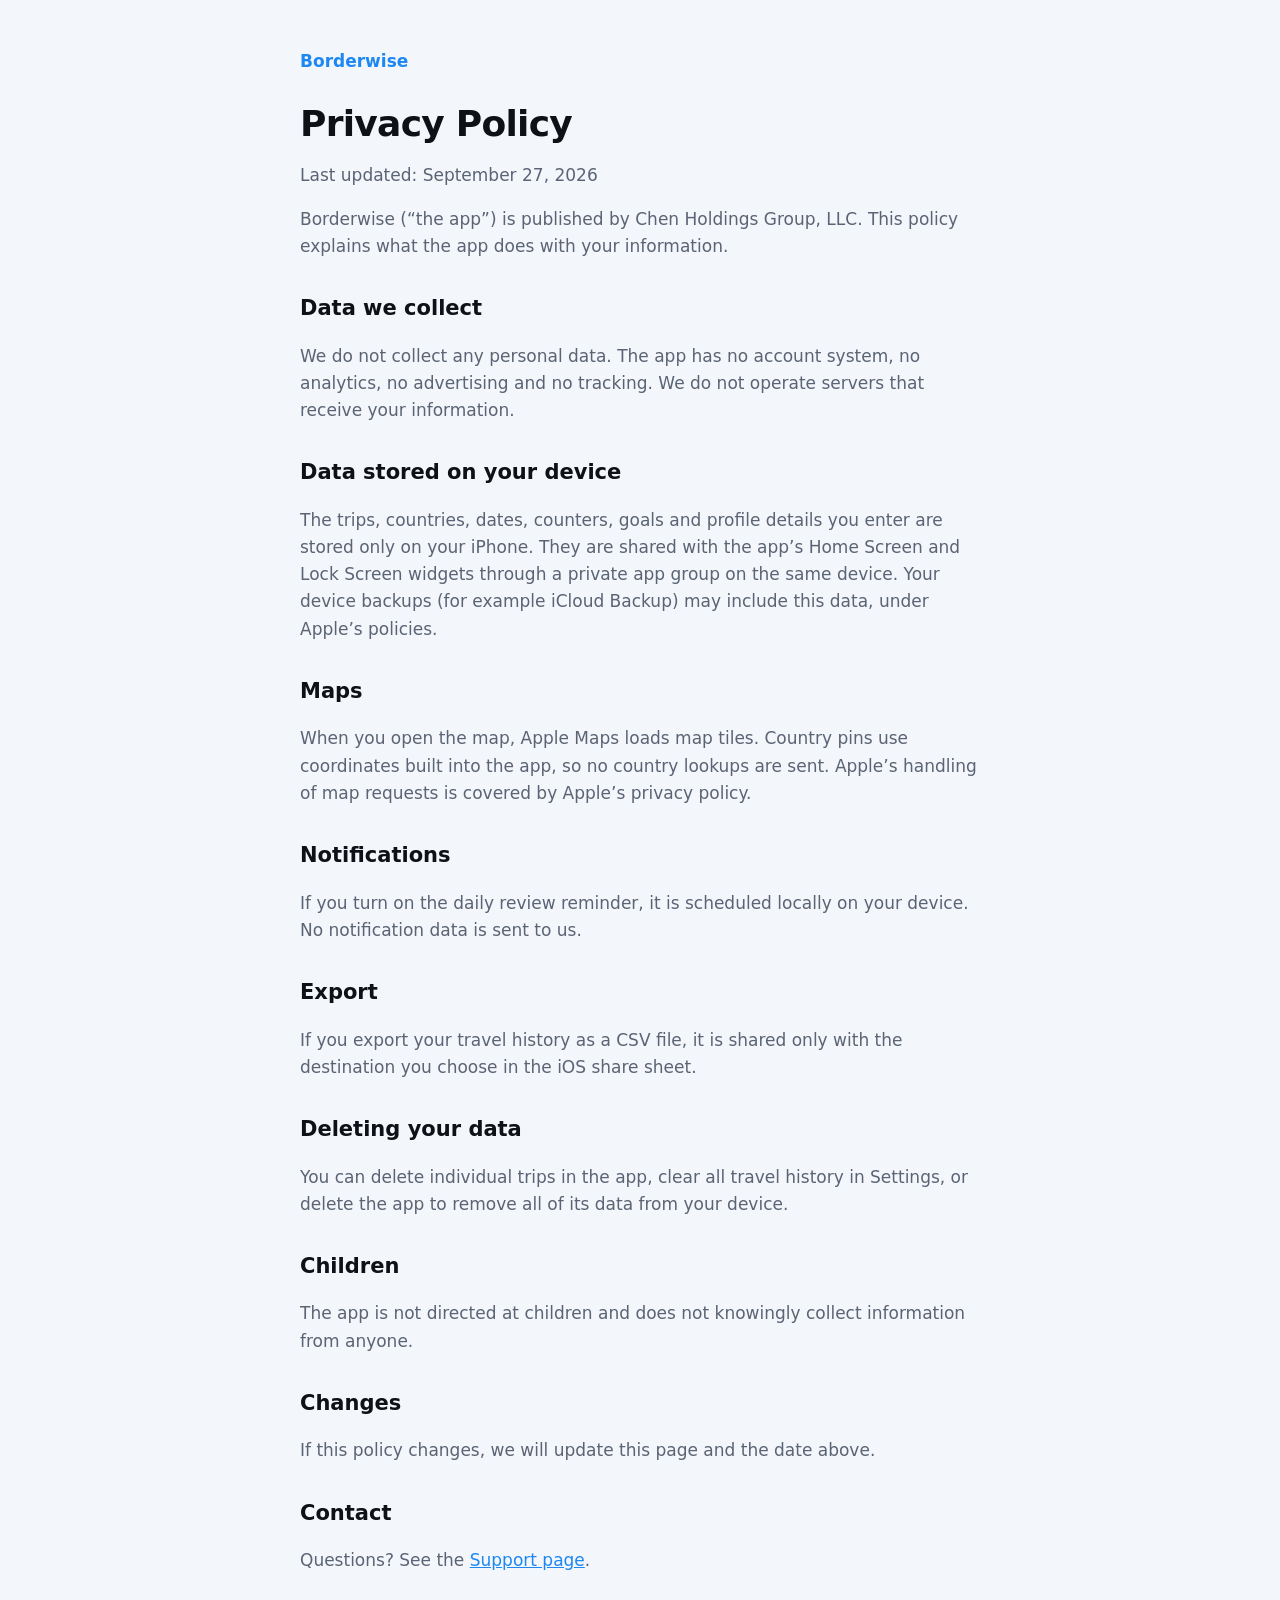
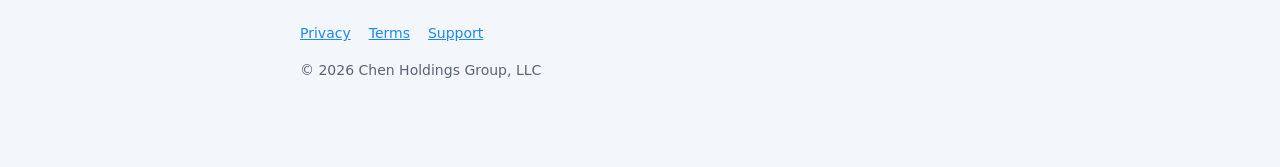
==== privacy.html @ de7f108b "Borderwise privacy, terms and support pages" ====
<!doctype html><html lang="en"><head><meta charset="utf-8"><meta name="viewport" content="width=device-width,initial-scale=1"><title>Privacy Policy · Borderwise</title><link rel="stylesheet" href="style.css"></head><body><main><header><a href="./">Borderwise</a></header>
<h1>Privacy Policy</h1><p>Last updated: September 27, 2026</p>
<p>Borderwise (“the app”) is published by Chen Holdings Group, LLC. This policy explains what the app does with your information.</p>
<h2>Data we collect</h2><p>We do not collect any personal data. The app has no account system, no analytics, no advertising and no tracking. We do not operate servers that receive your information.</p>
<h2>Data stored on your device</h2><p>The trips, countries, dates, counters, goals and profile details you enter are stored only on your iPhone. They are shared with the app’s Home Screen and Lock Screen widgets through a private app group on the same device. Your device backups (for example iCloud Backup) may include this data, under Apple’s policies.</p>
<h2>Maps</h2><p>When you open the map, Apple Maps loads map tiles. Country pins use coordinates built into the app, so no country lookups are sent. Apple’s handling of map requests is covered by Apple’s privacy policy.</p>
<h2>Notifications</h2><p>If you turn on the daily review reminder, it is scheduled locally on your device. No notification data is sent to us.</p>
<h2>Export</h2><p>If you export your travel history as a CSV file, it is shared only with the destination you choose in the iOS share sheet.</p>
<h2>Deleting your data</h2><p>You can delete individual trips in the app, clear all travel history in Settings, or delete the app to remove all of its data from your device.</p>
<h2>Children</h2><p>The app is not directed at children and does not knowingly collect information from anyone.</p>
<h2>Changes</h2><p>If this policy changes, we will update this page and the date above.</p>
<h2>Contact</h2><p>Questions? See the <a href="./support.html">Support page</a>.</p>
<footer><nav><a href="./privacy.html">Privacy</a><a href="./terms.html">Terms</a><a href="./support.html">Support</a></nav><p>© 2026 Chen Holdings Group, LLC</p></footer></main></body></html>
---- style.css ----
:root{--bg:#F3F6FB;--fg:#0E1116;--muted:#5B6474;--accent:#1E88F2;--card:#FFFFFF}
@media (prefers-color-scheme: dark){:root{--bg:#0E1116;--fg:#F3F6FB;--muted:#9AA3B2;--card:#171B22}}
*{box-sizing:border-box}body{margin:0;background:var(--bg);color:var(--fg);font:17px/1.6 -apple-system,BlinkMacSystemFont,"Inter",system-ui,sans-serif}
main{max-width:720px;margin:0 auto;padding:48px 20px 72px}header a{color:var(--accent);text-decoration:none;font-weight:600}
h1{font-size:36px;line-height:1.15;letter-spacing:-.02em;margin:28px 0 8px}h2{font-size:21px;margin:32px 0 6px}
p,li{color:var(--muted)}.card{background:var(--card);border-radius:22px;padding:22px 24px;margin:18px 0}
a{color:var(--accent)}nav a{margin-right:18px}footer{margin-top:48px;font-size:14px;color:var(--muted)}
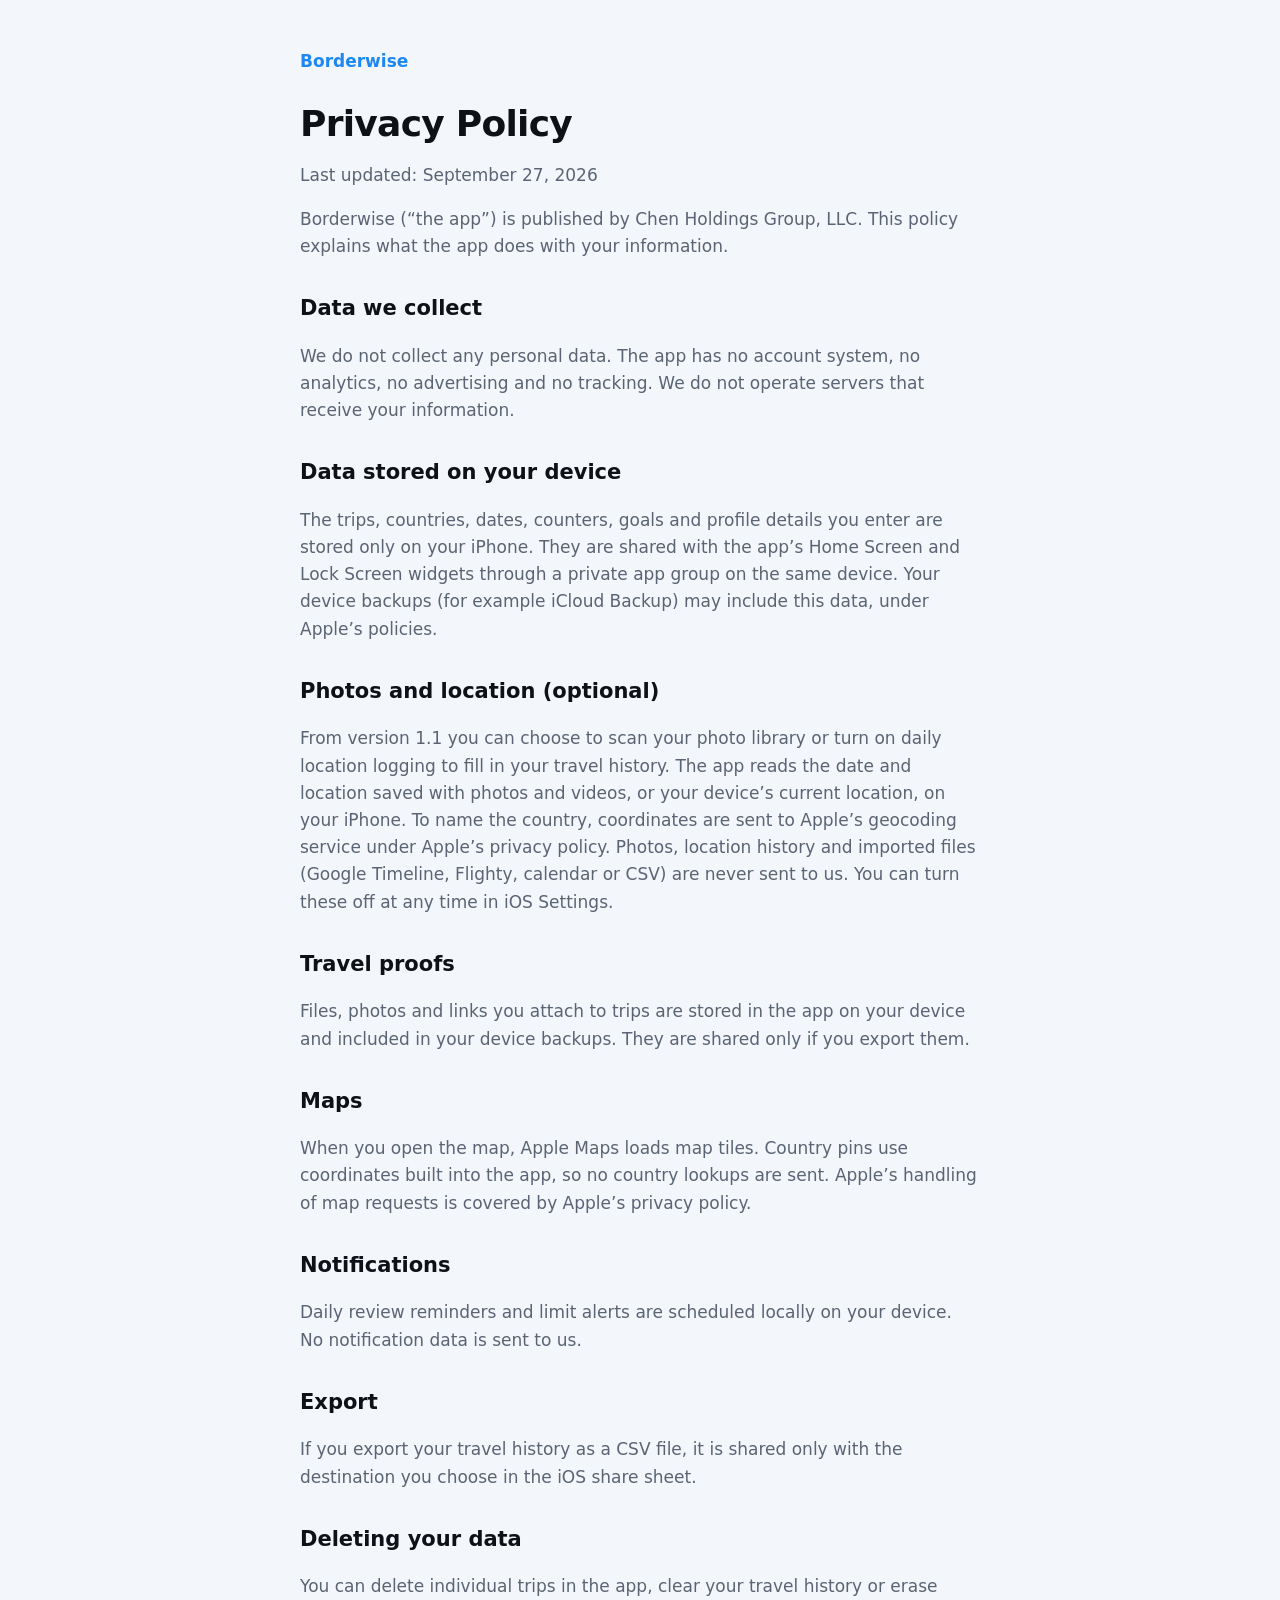
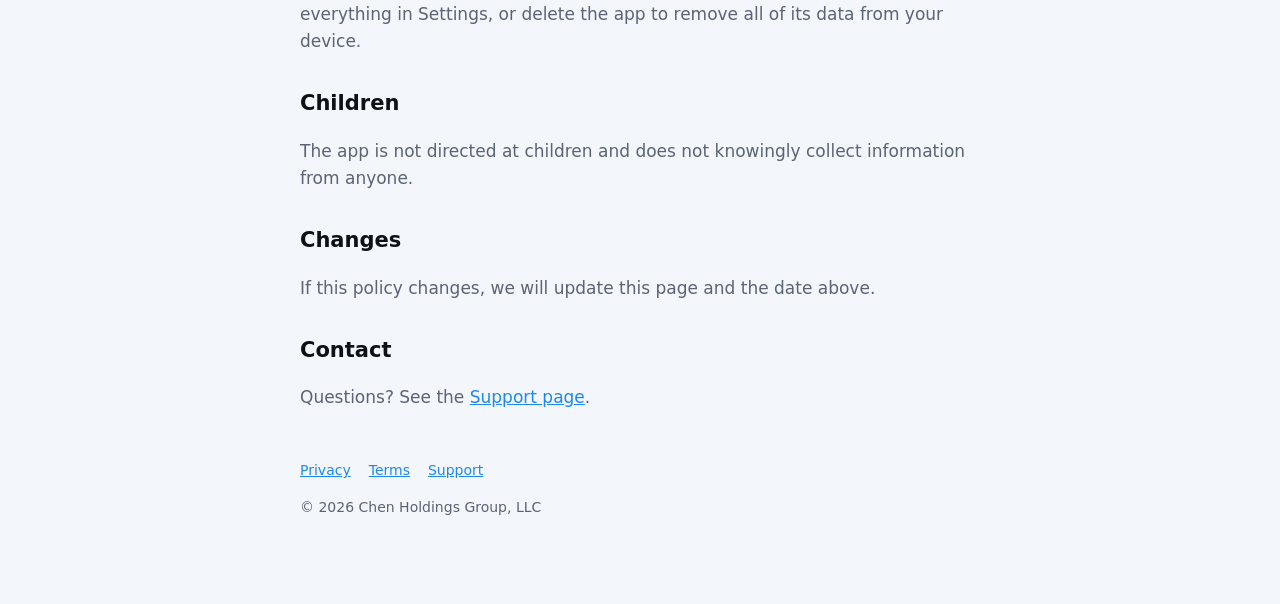
==== commit 38aca20e: "Update privacy.html for 1.1 photo import, location logging and counter requests" ====
--- a/privacy.html
+++ b/privacy.html
@@ -3,10 +3,12 @@
 <p>Borderwise (“the app”) is published by Chen Holdings Group, LLC. This policy explains what the app does with your information.</p>
 <h2>Data we collect</h2><p>We do not collect any personal data. The app has no account system, no analytics, no advertising and no tracking. We do not operate servers that receive your information.</p>
 <h2>Data stored on your device</h2><p>The trips, countries, dates, counters, goals and profile details you enter are stored only on your iPhone. They are shared with the app’s Home Screen and Lock Screen widgets through a private app group on the same device. Your device backups (for example iCloud Backup) may include this data, under Apple’s policies.</p>
+<h2>Photos and location (optional)</h2><p>From version 1.1 you can choose to scan your photo library or turn on daily location logging to fill in your travel history. The app reads the date and location saved with photos and videos, or your device’s current location, on your iPhone. To name the country, coordinates are sent to Apple’s geocoding service under Apple’s privacy policy. Photos, location history and imported files (Google Timeline, Flighty, calendar or CSV) are never sent to us. You can turn these off at any time in iOS Settings.</p>
+<h2>Travel proofs</h2><p>Files, photos and links you attach to trips are stored in the app on your device and included in your device backups. They are shared only if you export them.</p>
 <h2>Maps</h2><p>When you open the map, Apple Maps loads map tiles. Country pins use coordinates built into the app, so no country lookups are sent. Apple’s handling of map requests is covered by Apple’s privacy policy.</p>
-<h2>Notifications</h2><p>If you turn on the daily review reminder, it is scheduled locally on your device. No notification data is sent to us.</p>
+<h2>Notifications</h2><p>Daily review reminders and limit alerts are scheduled locally on your device. No notification data is sent to us.</p>
 <h2>Export</h2><p>If you export your travel history as a CSV file, it is shared only with the destination you choose in the iOS share sheet.</p>
-<h2>Deleting your data</h2><p>You can delete individual trips in the app, clear all travel history in Settings, or delete the app to remove all of its data from your device.</p>
+<h2>Deleting your data</h2><p>You can delete individual trips in the app, clear your travel history or erase everything in Settings, or delete the app to remove all of its data from your device.</p>
 <h2>Children</h2><p>The app is not directed at children and does not knowingly collect information from anyone.</p>
 <h2>Changes</h2><p>If this policy changes, we will update this page and the date above.</p>
 <h2>Contact</h2><p>Questions? See the <a href="./support.html">Support page</a>.</p>
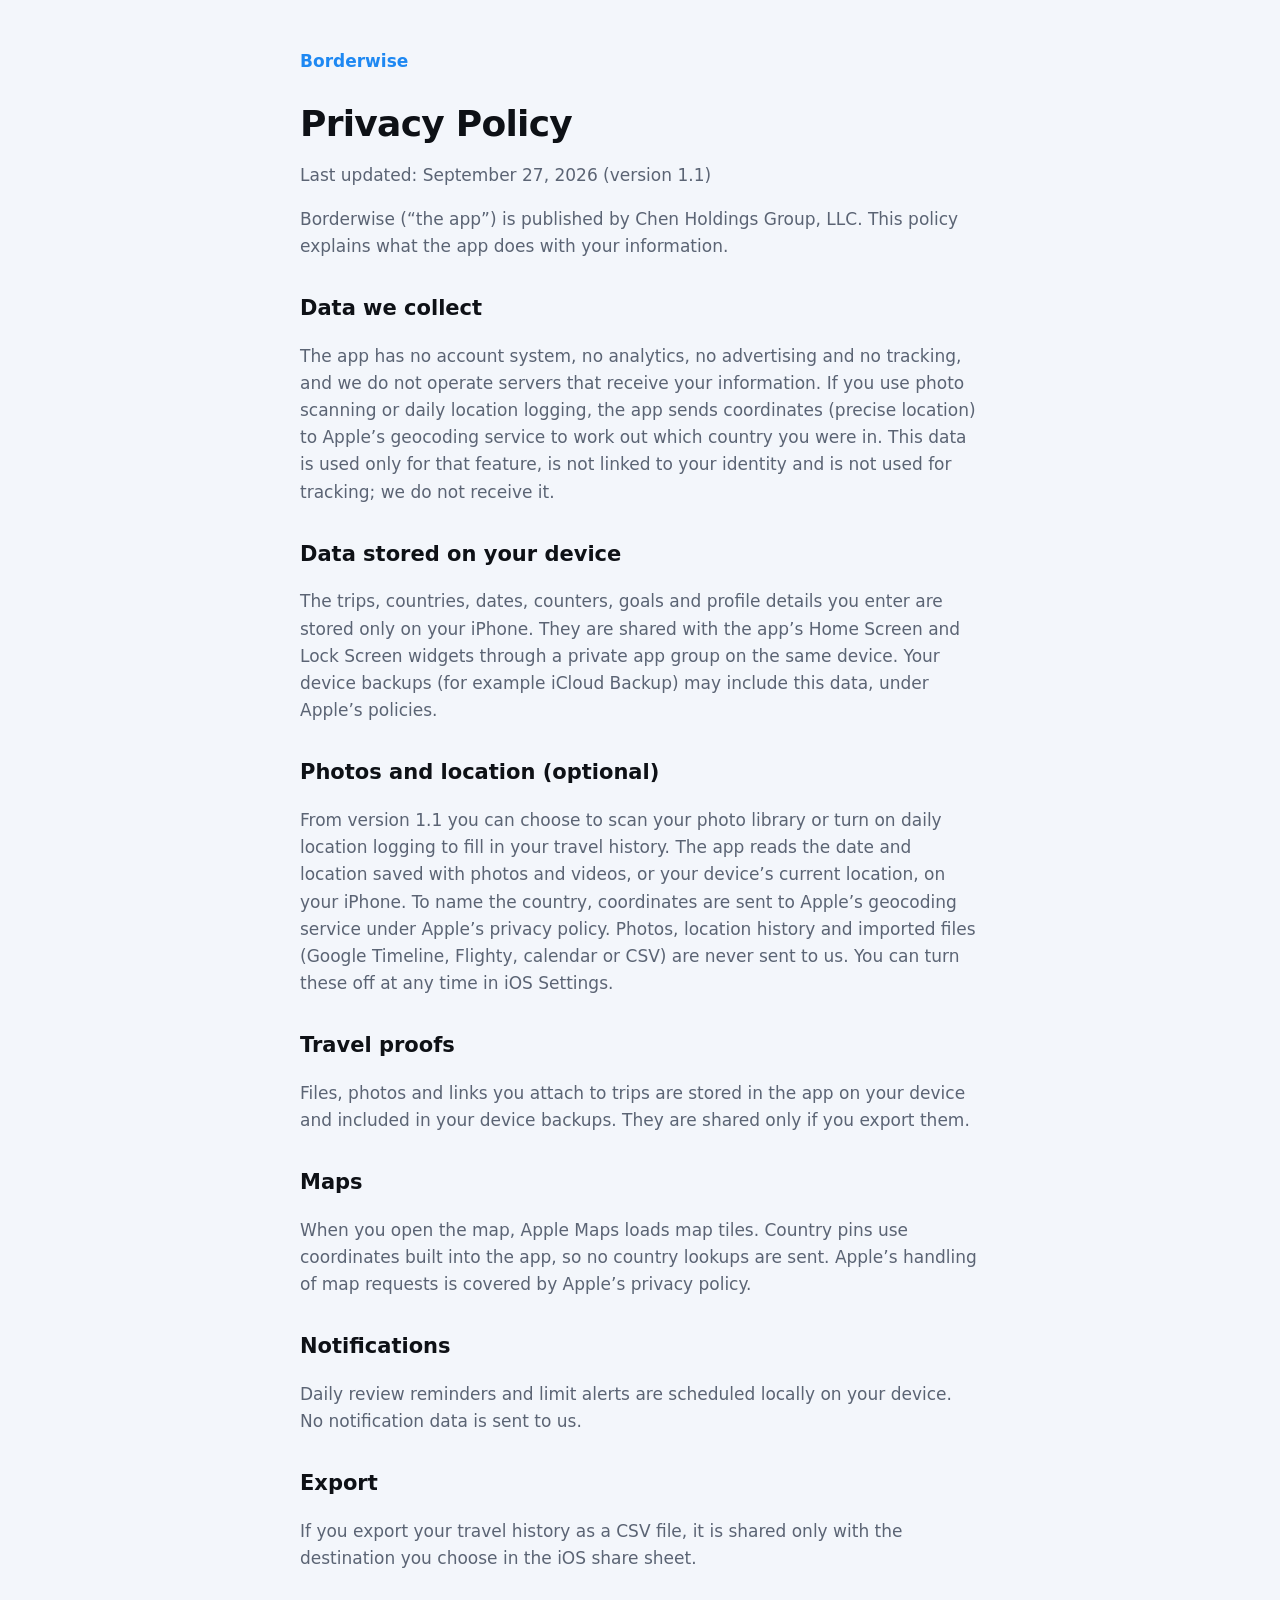
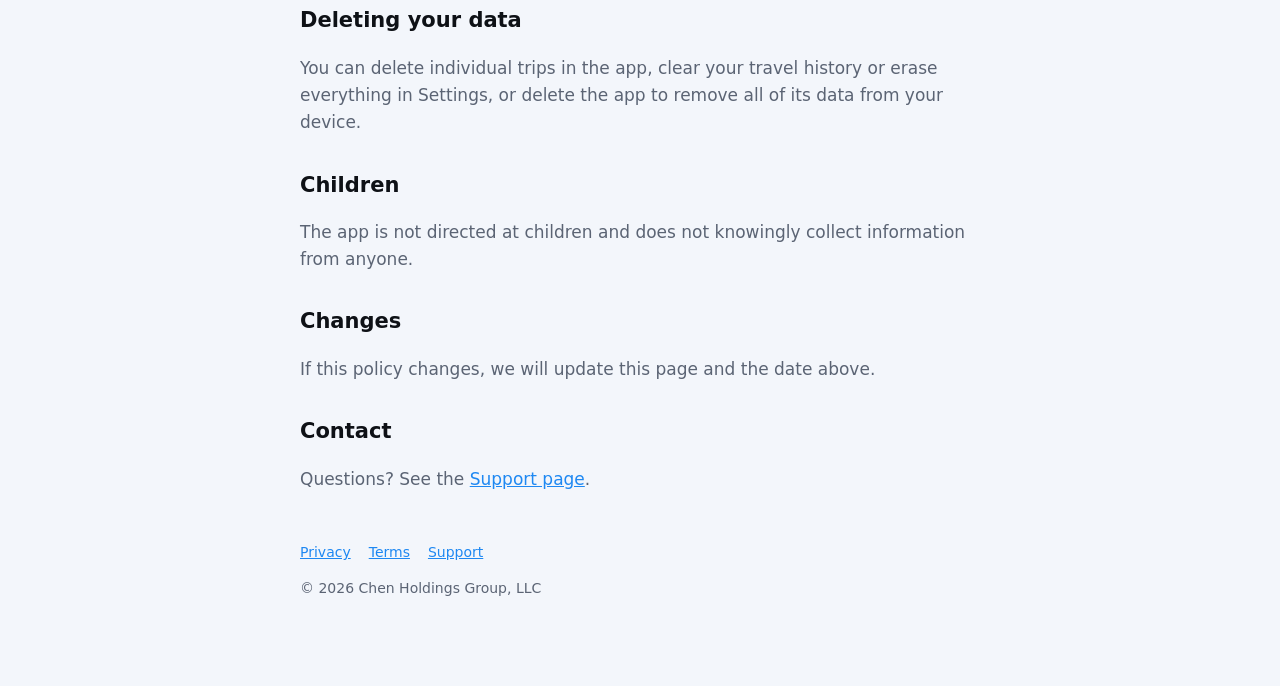
==== commit f1f7cfb2: "Privacy policy: declare precise location sent to Apple geocoding" ====
--- a/privacy.html
+++ b/privacy.html
@@ -1,7 +1,7 @@
 <!doctype html><html lang="en"><head><meta charset="utf-8"><meta name="viewport" content="width=device-width,initial-scale=1"><title>Privacy Policy · Borderwise</title><link rel="stylesheet" href="style.css"></head><body><main><header><a href="./">Borderwise</a></header>
-<h1>Privacy Policy</h1><p>Last updated: September 27, 2026</p>
+<h1>Privacy Policy</h1><p>Last updated: September 27, 2026 (version 1.1)</p>
 <p>Borderwise (“the app”) is published by Chen Holdings Group, LLC. This policy explains what the app does with your information.</p>
-<h2>Data we collect</h2><p>We do not collect any personal data. The app has no account system, no analytics, no advertising and no tracking. We do not operate servers that receive your information.</p>
+<h2>Data we collect</h2><p>The app has no account system, no analytics, no advertising and no tracking, and we do not operate servers that receive your information. If you use photo scanning or daily location logging, the app sends coordinates (precise location) to Apple’s geocoding service to work out which country you were in. This data is used only for that feature, is not linked to your identity and is not used for tracking; we do not receive it.</p>
 <h2>Data stored on your device</h2><p>The trips, countries, dates, counters, goals and profile details you enter are stored only on your iPhone. They are shared with the app’s Home Screen and Lock Screen widgets through a private app group on the same device. Your device backups (for example iCloud Backup) may include this data, under Apple’s policies.</p>
 <h2>Photos and location (optional)</h2><p>From version 1.1 you can choose to scan your photo library or turn on daily location logging to fill in your travel history. The app reads the date and location saved with photos and videos, or your device’s current location, on your iPhone. To name the country, coordinates are sent to Apple’s geocoding service under Apple’s privacy policy. Photos, location history and imported files (Google Timeline, Flighty, calendar or CSV) are never sent to us. You can turn these off at any time in iOS Settings.</p>
 <h2>Travel proofs</h2><p>Files, photos and links you attach to trips are stored in the app on your device and included in your device backups. They are shared only if you export them.</p>
